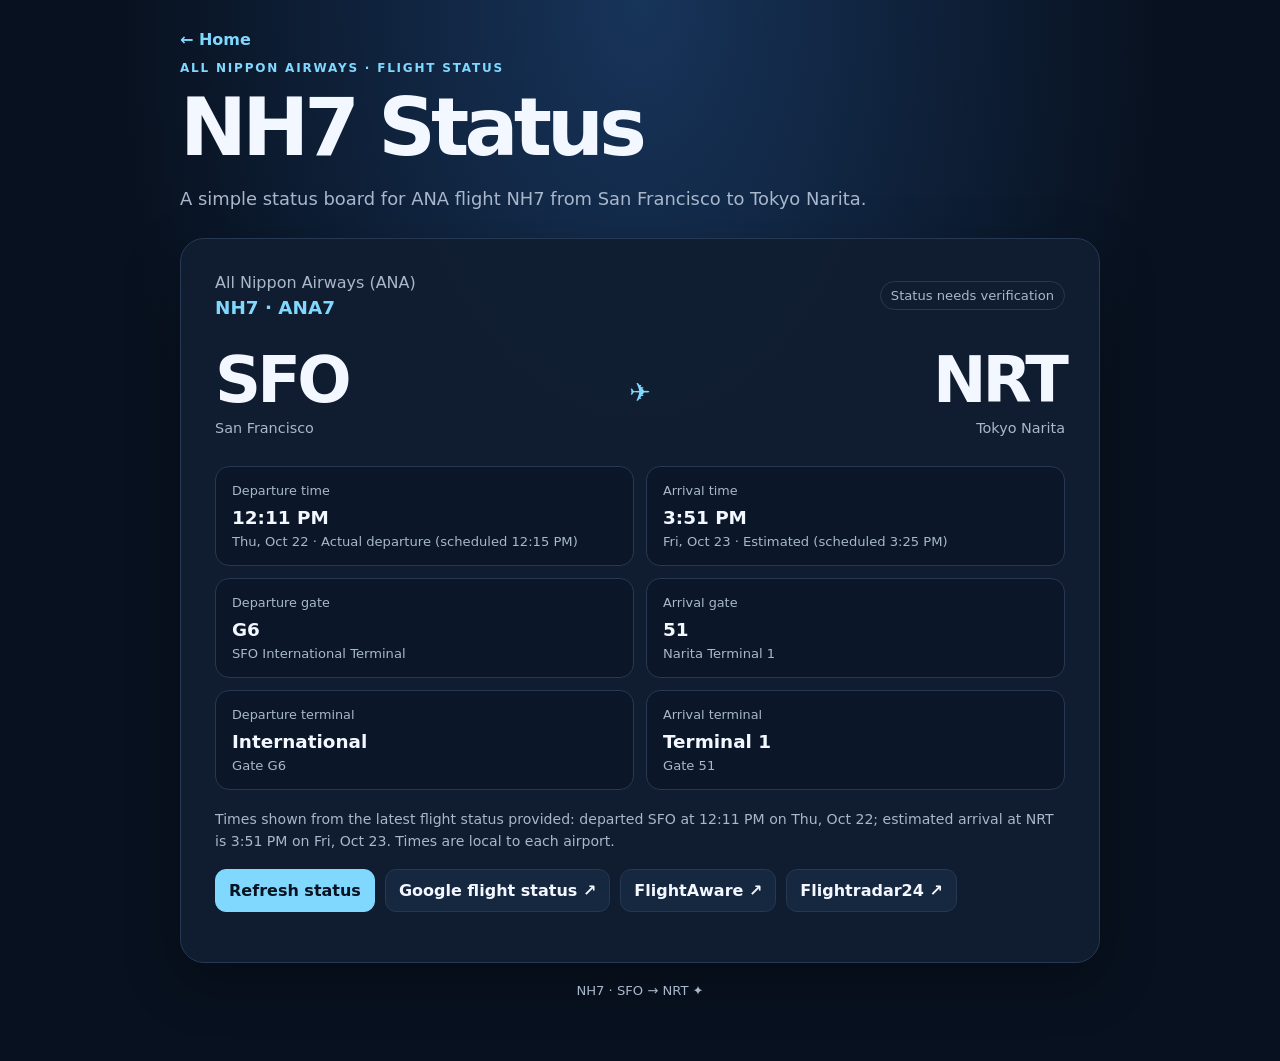
==== tracker.html @ c2bf53f1 "Update NH7 departure and arrival times" ====
<!doctype html>
<html lang="en">
<head>
<meta charset="utf-8">
<meta name="viewport" content="width=device-width,initial-scale=1">
<title>NH7 Flight Status · SFO → NRT</title>
<link rel="stylesheet" href="style.css"><link rel="icon" type="image/svg+xml" href="logo.svg">
<style>
.status-card{margin-top:24px;background:#111e31ed;border:1px solid var(--line);border-radius:24px;padding:clamp(20px,5vw,34px);box-shadow:0 18px 55px #0004}
.flight-heading{display:flex;justify-content:space-between;align-items:center;gap:14px;flex-wrap:wrap}
.airline{margin:0;color:var(--muted)}
.flight-number{font-size:1.15rem;font-weight:800;color:var(--accent);margin-top:5px}
.route{display:grid;grid-template-columns:1fr auto 1fr;align-items:center;gap:16px;margin:30px 0}
.airport-code{font-size:clamp(2.5rem,8vw,4rem);font-weight:850;letter-spacing:-.06em;line-height:1}
.airport-name{color:var(--muted);font-size:.9rem;margin-top:8px}
.airport-right{text-align:right}
.flight-arrow{font-size:1.6rem;color:var(--accent)}
.info-grid{display:grid;grid-template-columns:repeat(2,minmax(0,1fr));gap:12px}
.info{background:#0b1728;border:1px solid var(--line);border-radius:14px;padding:16px}
.info .label{font-size:.8rem;color:var(--muted);margin-bottom:9px}
.info .value{font-size:1.15rem;font-weight:800}
.info .sub{font-size:.82rem;color:var(--muted);margin-top:6px}
.note{margin-top:18px;color:var(--muted);font-size:.88rem;line-height:1.6}
@media(max-width:560px){.info-grid{grid-template-columns:1fr}.route{gap:9px}}
</style>
</head>
<body>
<main>
<a class="back" href="index.html">← Home</a>
<p class="eyebrow">All Nippon Airways · Flight status</p>
<h1>NH7 Status</h1>
<p class="lead">A simple status board for ANA flight NH7 from San Francisco to Tokyo Narita.</p>
<section class="status-card" aria-label="NH7 flight status">
<div class="flight-heading">
<div><p class="airline">All Nippon Airways (ANA)</p><div class="flight-number">NH7 · ANA7</div></div>
<span class="pill" id="status-pill">Status needs verification</span>
</div>
<div class="route">
<div><div class="airport-code">SFO</div><div class="airport-name">San Francisco</div></div>
<div class="flight-arrow" aria-hidden="true">✈️</div>
<div class="airport-right"><div class="airport-code">NRT</div><div class="airport-name">Tokyo Narita</div></div>
</div>
<div class="info-grid">
<div class="info"><div class="label">Departure time</div><div class="value" id="departure">12:11 PM</div><div class="sub">Thu, Oct 22 · Actual departure (scheduled 12:15 PM)</div></div>
<div class="info"><div class="label">Arrival time</div><div class="value" id="arrival">3:51 PM</div><div class="sub">Fri, Oct 23 · Estimated (scheduled 3:25 PM)</div></div>
<div class="info"><div class="label">Departure gate</div><div class="value" id="departure-gate">G6</div><div class="sub">SFO International Terminal</div></div>
<div class="info"><div class="label">Arrival gate</div><div class="value" id="arrival-gate">51</div><div class="sub">Narita Terminal 1</div></div>
<div class="info"><div class="label">Departure terminal</div><div class="value">International</div><div class="sub">Gate G6</div></div>
<div class="info"><div class="label">Arrival terminal</div><div class="value">Terminal 1</div><div class="sub">Gate 51</div></div>
</div>
<p class="note" id="last-checked">Times shown from the latest flight status provided: departed SFO at 12:11 PM on Thu, Oct 22; estimated arrival at NRT is 3:51 PM on Fri, Oct 23. Times are local to each airport.</p>
<div class="actions">
<button class="primary" id="refresh">Refresh status</button>
<a href="https://www.google.com/search?q=NH7+flight+status" target="_blank" rel="noopener">Google flight status ↗</a>
<a href="https://www.flightaware.com/live/flight/ANA7" target="_blank" rel="noopener">FlightAware ↗</a>
<a href="https://www.flightradar24.com/data/flights/nh7" target="_blank" rel="noopener">Flightradar24 ↗</a>
</div>
</section>
<p class="foot">NH7 · SFO → NRT ✦</p>
</main>
<script>
const checked=document.querySelector('#last-checked');
document.querySelector('#refresh').addEventListener('click',()=>{
  checked.textContent='Refresh requested at '+new Date().toLocaleString()+'. For current departure, arrival, and gate details, open Google flight status or one of the live tracking links above.';
  window.open('https://www.google.com/search?q=NH7+flight+status','_blank','noopener');
});
</script>
</body>
</html>
---- style.css ----
*{box-sizing:border-box} :root{color-scheme:dark;--bg:#08111f;--panel:#111e31;--line:#263852;--muted:#a8b7cc;--text:#f3f7ff;--accent:#80d8ff}
body{margin:0;min-height:100vh;font-family:system-ui,-apple-system,Segoe UI,sans-serif;color:var(--text);background:radial-gradient(ellipse at top,#17345a 0,var(--bg) 58%)}
main{width:min(920px,calc(100% - 32px));margin:auto;padding:30px 0 50px}.home{min-height:100vh;display:flex;flex-direction:column;justify-content:center}.eyebrow{color:var(--accent);text-transform:uppercase;letter-spacing:.15em;font-size:.75rem;font-weight:800}.back{color:var(--accent);text-decoration:none;font-weight:700}
h1{font-size:clamp(2.8rem,9vw,5rem);line-height:.98;letter-spacing:-.06em;margin:14px 0}.lead{color:var(--muted);font-size:1.12rem;line-height:1.6}.panel{margin-top:22px;background:#111e31ed;border:1px solid var(--line);border-radius:24px;padding:clamp(18px,4vw,30px);box-shadow:0 18px 55px #0004}
.route{display:grid;grid-template-columns:1fr auto 1fr;align-items:center;gap:12px}.route strong{display:block;font-size:clamp(2.7rem,9vw,4.4rem);letter-spacing:-.06em;line-height:1}.route small{display:block;color:var(--muted);margin-top:8px}.right{text-align:right}.plane{font-size:1.7rem;color:var(--accent)}.button{display:inline-flex;gap:14px;align-items:center;margin-top:24px;background:var(--accent);color:#071321;padding:13px 17px;border-radius:12px;text-decoration:none;font-weight:800}.muted,.hint{color:var(--muted);font-size:.9rem;line-height:1.6}.grid{display:grid;grid-template-columns:repeat(3,1fr);gap:12px;margin:18px 0}.stat{background:#0b1728;border:1px solid var(--line);border-radius:14px;padding:14px}.label{font-size:.8rem;color:var(--muted);margin-bottom:7px}.value{font-size:1.05rem;font-weight:750;overflow-wrap:anywhere}.statusline{display:flex;gap:10px;align-items:center;flex-wrap:wrap;margin-top:18px}.pill{border:1px solid var(--line);border-radius:999px;padding:6px 10px;color:var(--muted);font-size:.82rem}.actions{display:flex;gap:10px;flex-wrap:wrap;margin:16px 0}.actions a,.actions button{display:inline-flex;background:#162740;color:var(--text);border:1px solid var(--line);border-radius:11px;padding:11px 13px;text-decoration:none;font:inherit;font-weight:700;cursor:pointer}.actions .primary{background:var(--accent);color:#071321;border-color:var(--accent)}#map{height:390px;min-height:260px;border:1px solid var(--line);border-radius:16px;overflow:hidden;background:#0b1728}.map-placeholder{height:100%;min-height:260px;display:grid;place-items:center;padding:20px;text-align:center;color:var(--muted)}.error{color:#ffd6a5}.foot{text-align:center;color:var(--muted);font-size:.82rem;margin-top:20px}
@media(max-width:650px){.grid{grid-template-columns:1fr}.route{gap:8px}#map{height:330px}}
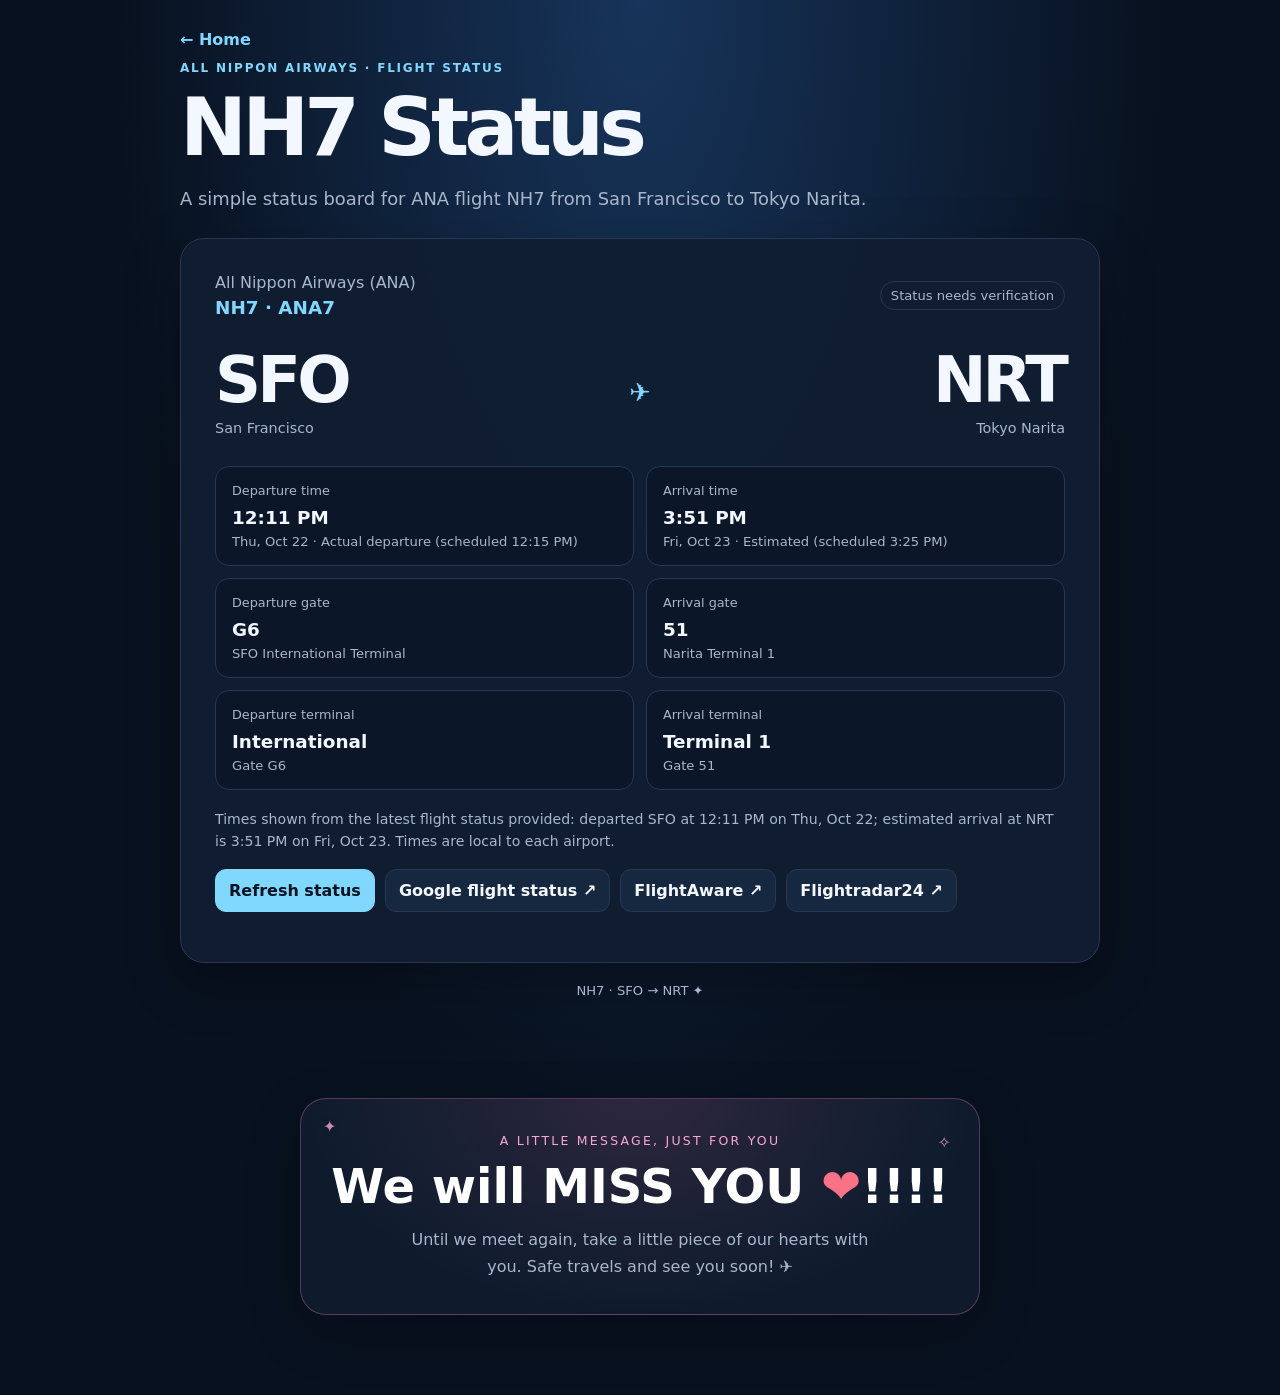
==== commit 8a5d74cd: "Add hidden heartwarming farewell surprise" ====
--- a/tracker.html
+++ b/tracker.html
@@ -22,6 +22,16 @@
 .info .sub{font-size:.82rem;color:var(--muted);margin-top:6px}
 .note{margin-top:18px;color:var(--muted);font-size:.88rem;line-height:1.6}
 @media(max-width:560px){.info-grid{grid-template-columns:1fr}.route{gap:9px}}
+
+/* Hidden farewell surprise */
+.farewell{margin:100px auto 30px;max-width:680px;padding:34px 22px;text-align:center;border:1px solid #f472b655;border-radius:26px;background:radial-gradient(ellipse at top,#f472b622,transparent 70%),#111e31cc;box-shadow:0 18px 55px #0003;position:relative;overflow:hidden}
+.farewell .tiny{font-size:.78rem;letter-spacing:.18em;text-transform:uppercase;color:#f9a8d4}
+.farewell h2{margin:12px 0;font-size:clamp(1.8rem,6vw,3rem);line-height:1.12;color:#fff}
+.farewell .heart{display:inline-block;color:#fb7185;animation:heart-beat 1.5s ease-in-out infinite}
+.farewell p{max-width:480px;margin:12px auto 0;color:var(--muted);line-height:1.7}
+.farewell .sparkle{position:absolute;color:#f9a8d4;opacity:.8}
+@keyframes heart-beat{0%,100%{transform:scale(1)}50%{transform:scale(1.18)}}
+@media(prefers-reduced-motion:reduce){.farewell .heart{animation:none}}
 </style>
 </head>
 <body>
@@ -57,6 +67,15 @@
 </div>
 </section>
 <p class="foot">NH7 · SFO → NRT ✦</p>
+
+<section class="farewell" aria-label="A little farewell message">
+<span class="sparkle" style="top:18px;left:22px" aria-hidden="true">✦</span>
+<span class="sparkle" style="top:34px;right:28px" aria-hidden="true">✧</span>
+<div class="tiny">A little message, just for you</div>
+<h2>We will MISS YOU <span class="heart">❤️</span>!!!!</h2>
+<p>Until we meet again, take a little piece of our hearts with you. Safe travels and see you soon! ✈️</p>
+</section>
+
 </main>
 <script>
 const checked=document.querySelector('#last-checked');
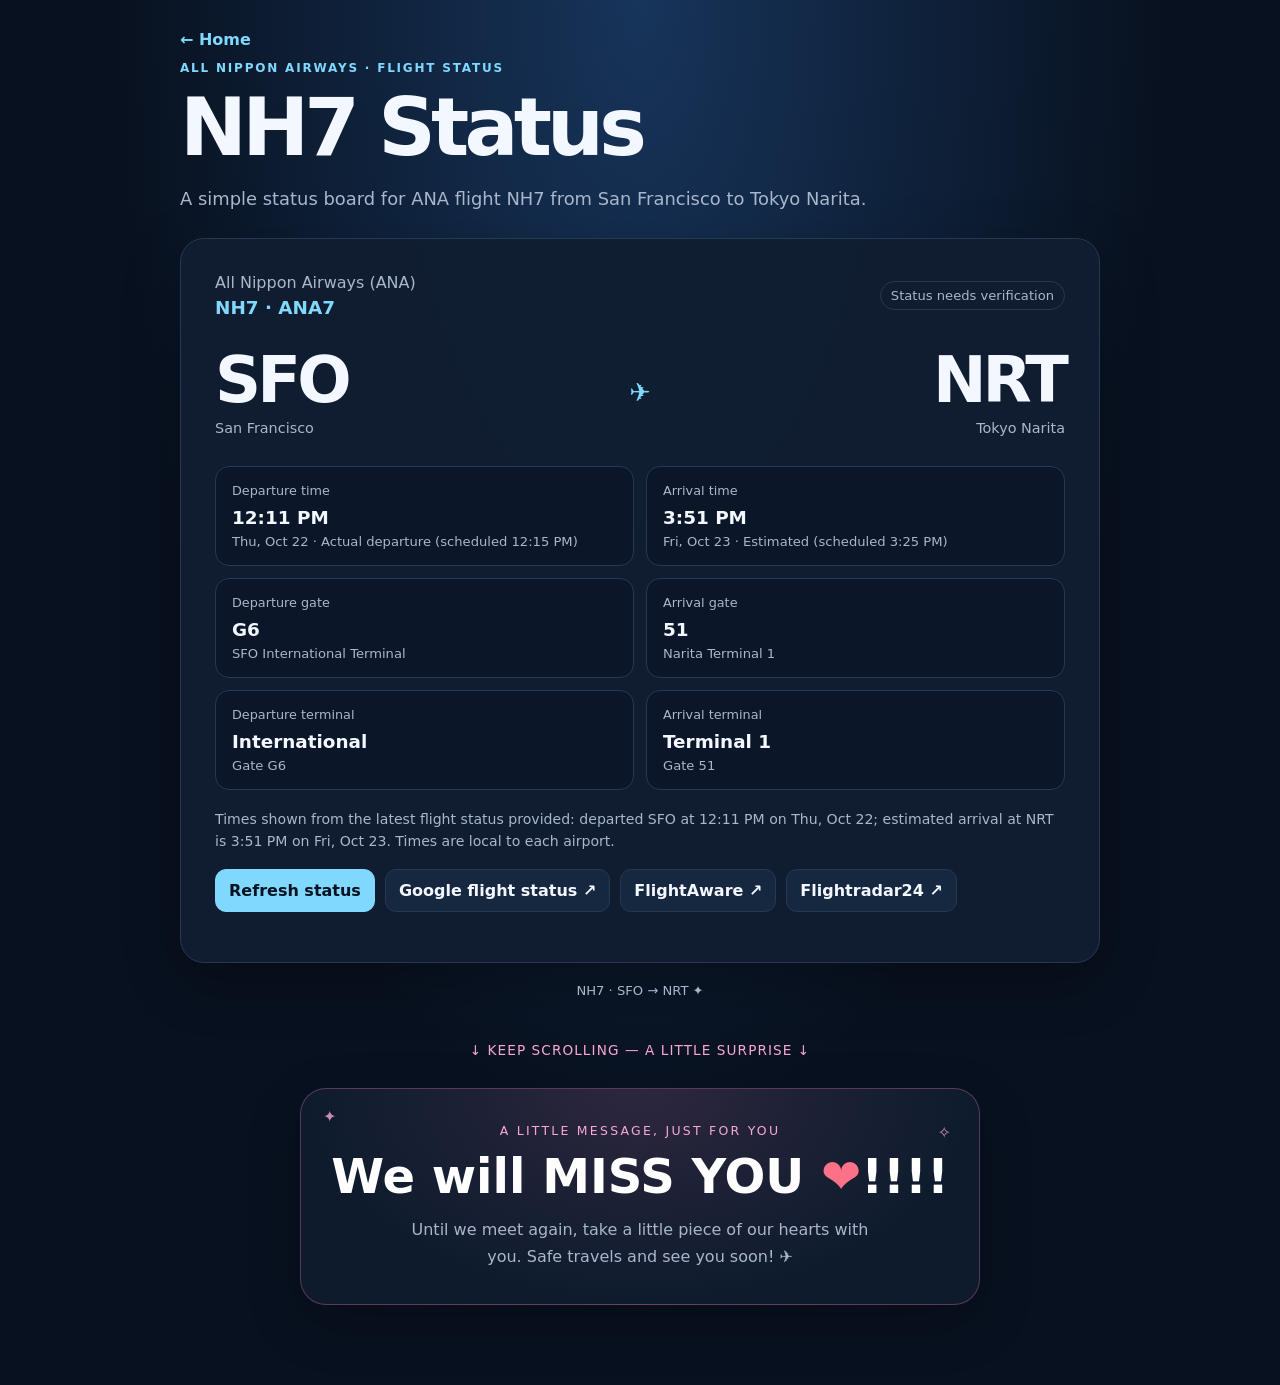
==== commit 1b9a67d6: "Make farewell surprise easier to discover" ====
--- a/tracker.html
+++ b/tracker.html
@@ -67,6 +67,7 @@
 </div>
 </section>
 <p class="foot">NH7 · SFO → NRT ✦</p>
+<p style="text-align:center;color:#f9a8d4;margin:44px 0 -70px;font-size:.85rem;letter-spacing:.08em">↓ KEEP SCROLLING — A LITTLE SURPRISE ↓</p>
 
 <section class="farewell" aria-label="A little farewell message">
 <span class="sparkle" style="top:18px;left:22px" aria-hidden="true">✦</span>
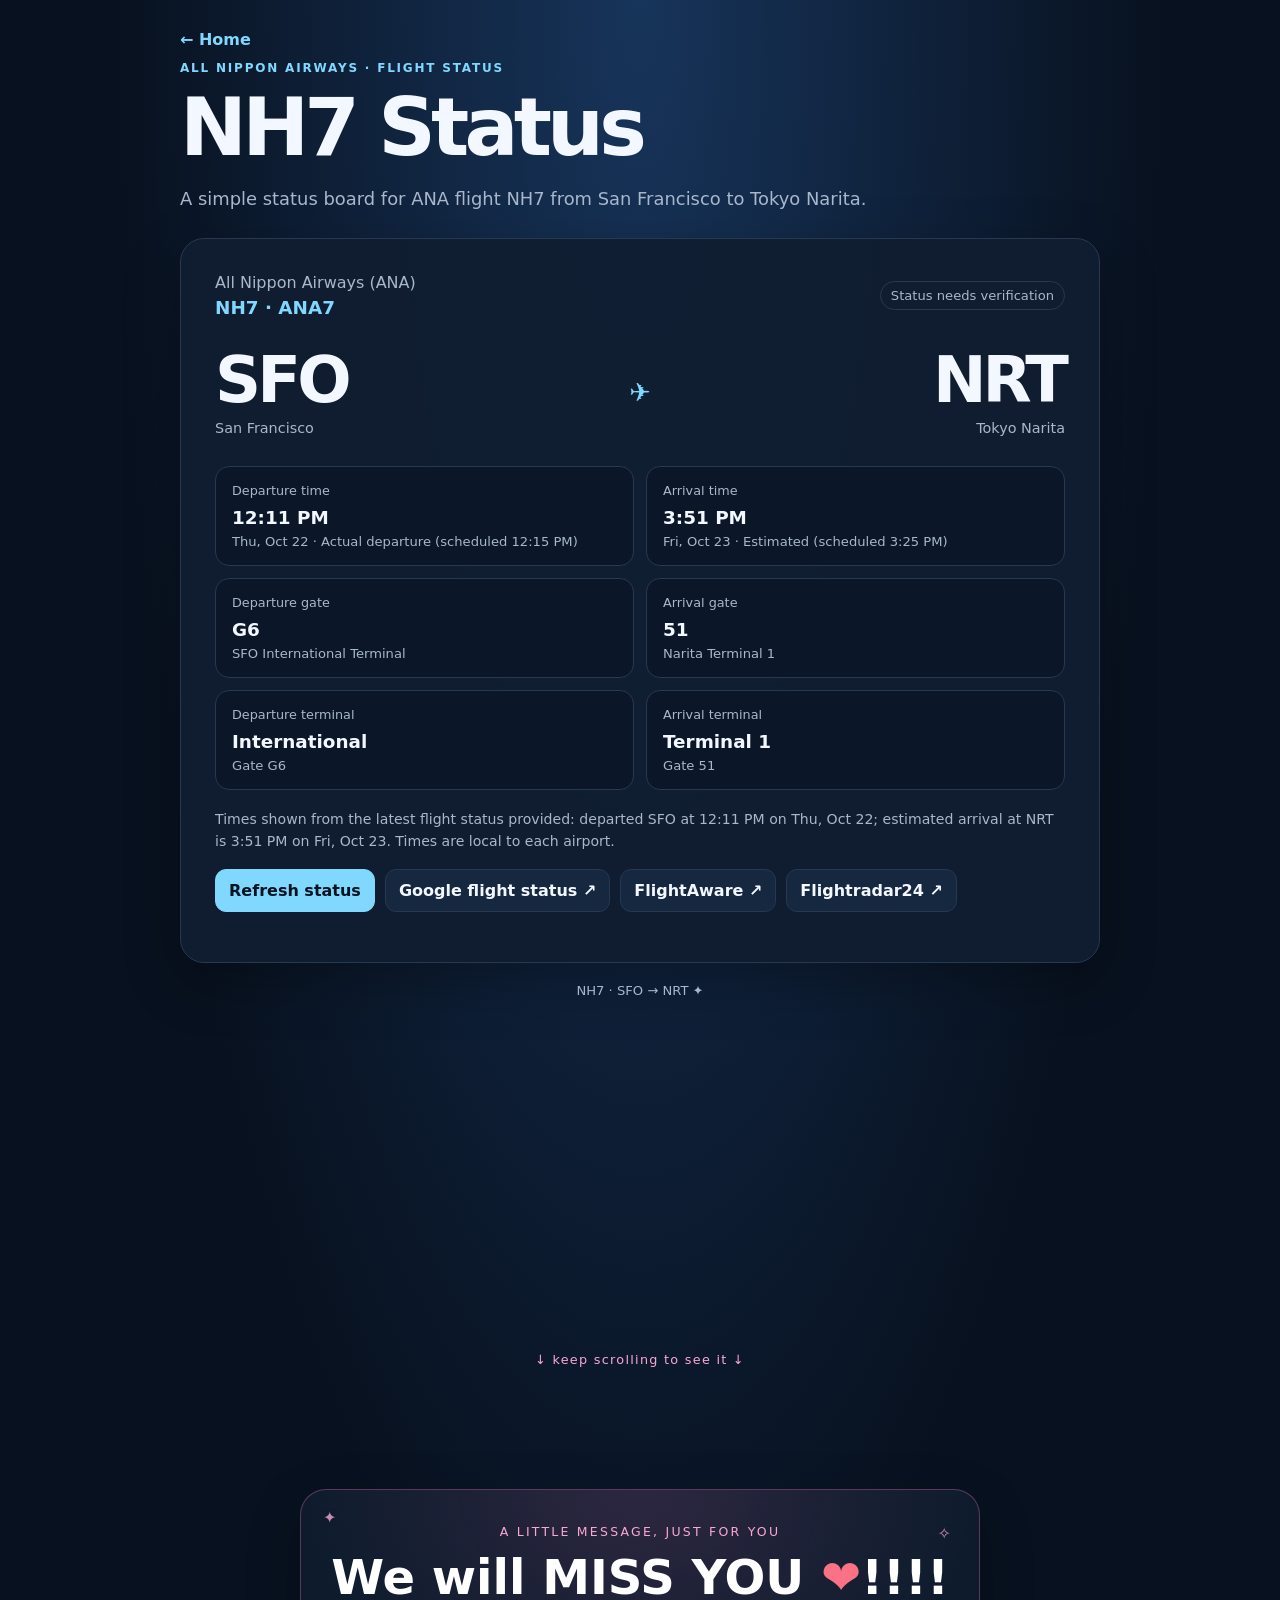
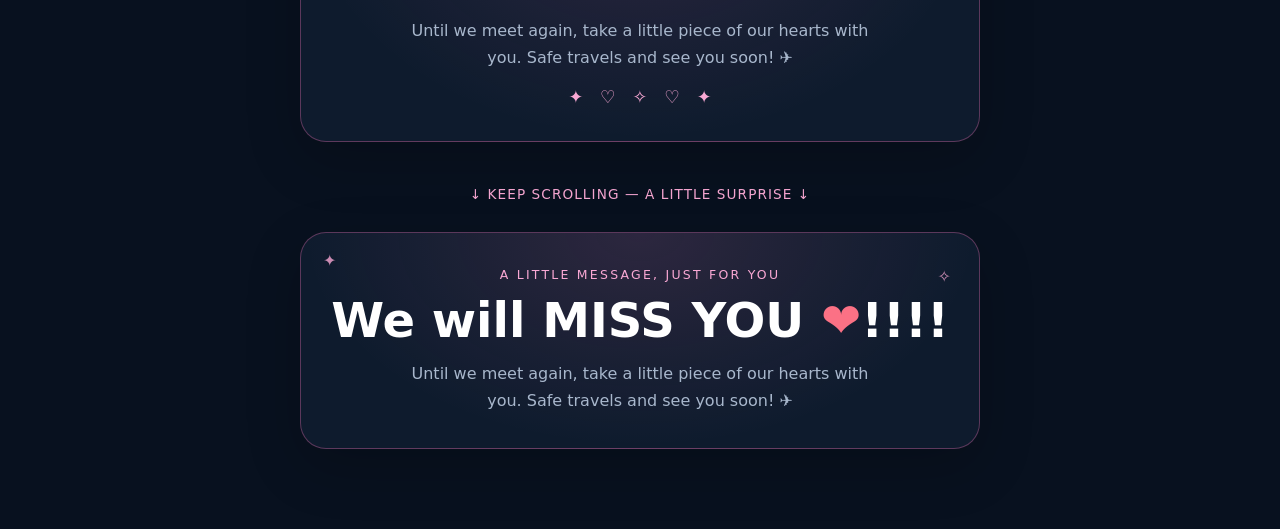
==== commit eedd94e9: "Add scroll-reveal farewell to flight tracker page" ====
--- a/tracker.html
+++ b/tracker.html
@@ -67,6 +67,17 @@
 </div>
 </section>
 <p class="foot">NH7 · SFO → NRT ✦</p>
+
+<div style="height:42vh;min-height:260px;display:flex;align-items:flex-end;justify-content:center;padding-bottom:22px;box-sizing:border-box;color:#f9a8d4;font-size:.8rem;letter-spacing:.1em;text-align:center">↓ keep scrolling to see it ↓</div>
+<section class="farewell" aria-label="A little farewell message">
+<span class="sparkle" style="top:18px;left:22px" aria-hidden="true">✦</span>
+<span class="sparkle" style="top:34px;right:28px" aria-hidden="true">✧</span>
+<div class="tiny">A little message, just for you</div>
+<h2>We will MISS YOU <span class="heart">❤️</span>!!!!</h2>
+<p>Until we meet again, take a little piece of our hearts with you. Safe travels and see you soon! ✈️</p>
+<div style="margin-top:16px;color:#f9a8d4;font-size:1.1rem">✦ &nbsp; ♡ &nbsp; ✧ &nbsp; ♡ &nbsp; ✦</div>
+</section>
+
 <p style="text-align:center;color:#f9a8d4;margin:44px 0 -70px;font-size:.85rem;letter-spacing:.08em">↓ KEEP SCROLLING — A LITTLE SURPRISE ↓</p>
 
 <section class="farewell" aria-label="A little farewell message">
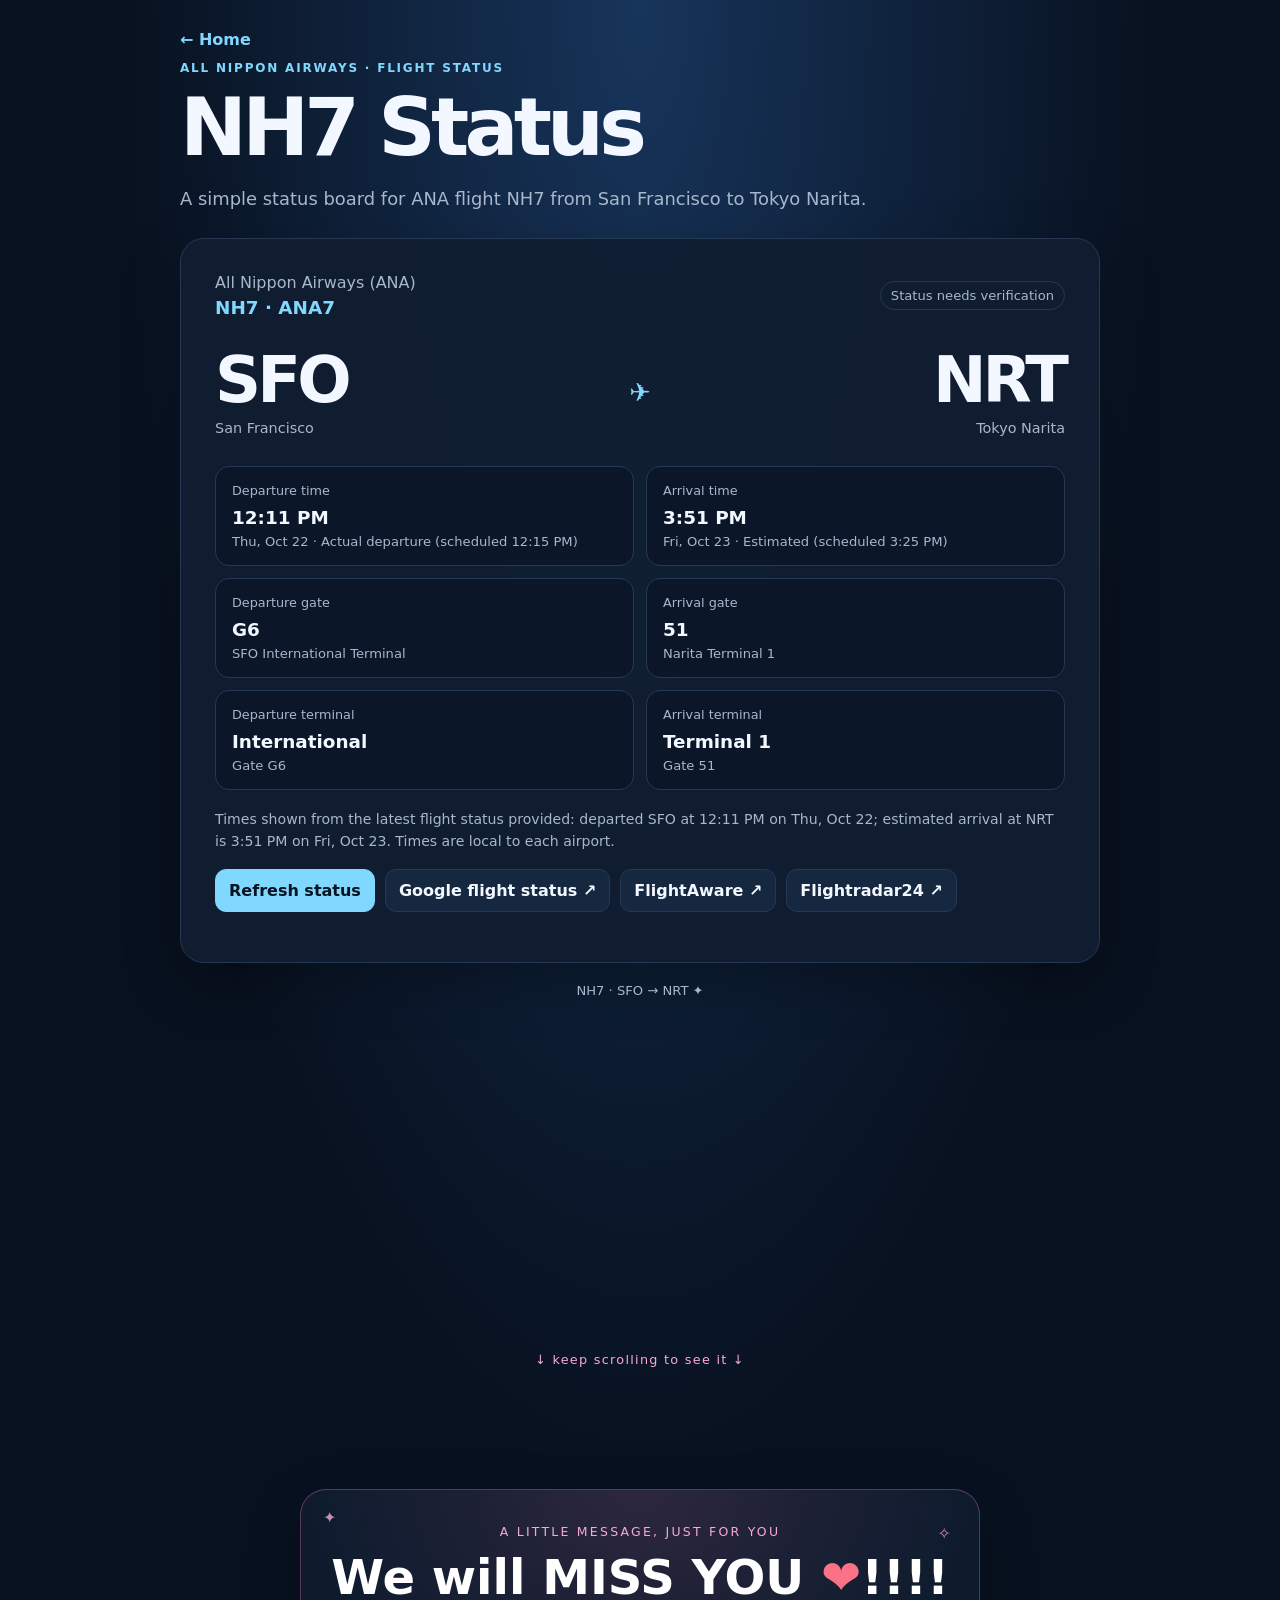
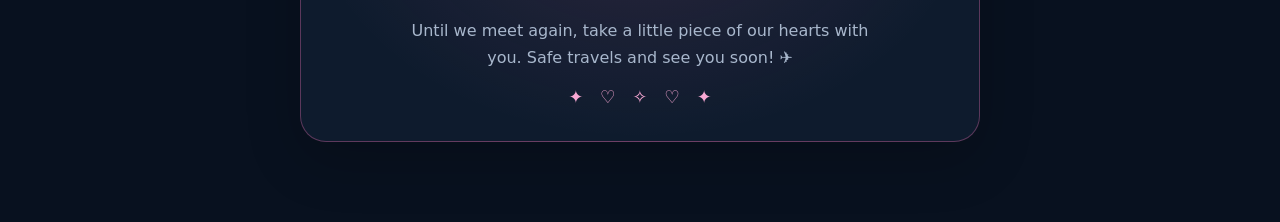
==== commit 99086cd4: "Remove duplicate farewell message from tracker" ====
--- a/tracker.html
+++ b/tracker.html
@@ -78,16 +78,6 @@
 <div style="margin-top:16px;color:#f9a8d4;font-size:1.1rem">✦ &nbsp; ♡ &nbsp; ✧ &nbsp; ♡ &nbsp; ✦</div>
 </section>
 
-<p style="text-align:center;color:#f9a8d4;margin:44px 0 -70px;font-size:.85rem;letter-spacing:.08em">↓ KEEP SCROLLING — A LITTLE SURPRISE ↓</p>
-
-<section class="farewell" aria-label="A little farewell message">
-<span class="sparkle" style="top:18px;left:22px" aria-hidden="true">✦</span>
-<span class="sparkle" style="top:34px;right:28px" aria-hidden="true">✧</span>
-<div class="tiny">A little message, just for you</div>
-<h2>We will MISS YOU <span class="heart">❤️</span>!!!!</h2>
-<p>Until we meet again, take a little piece of our hearts with you. Safe travels and see you soon! ✈️</p>
-</section>
-
 </main>
 <script>
 const checked=document.querySelector('#last-checked');
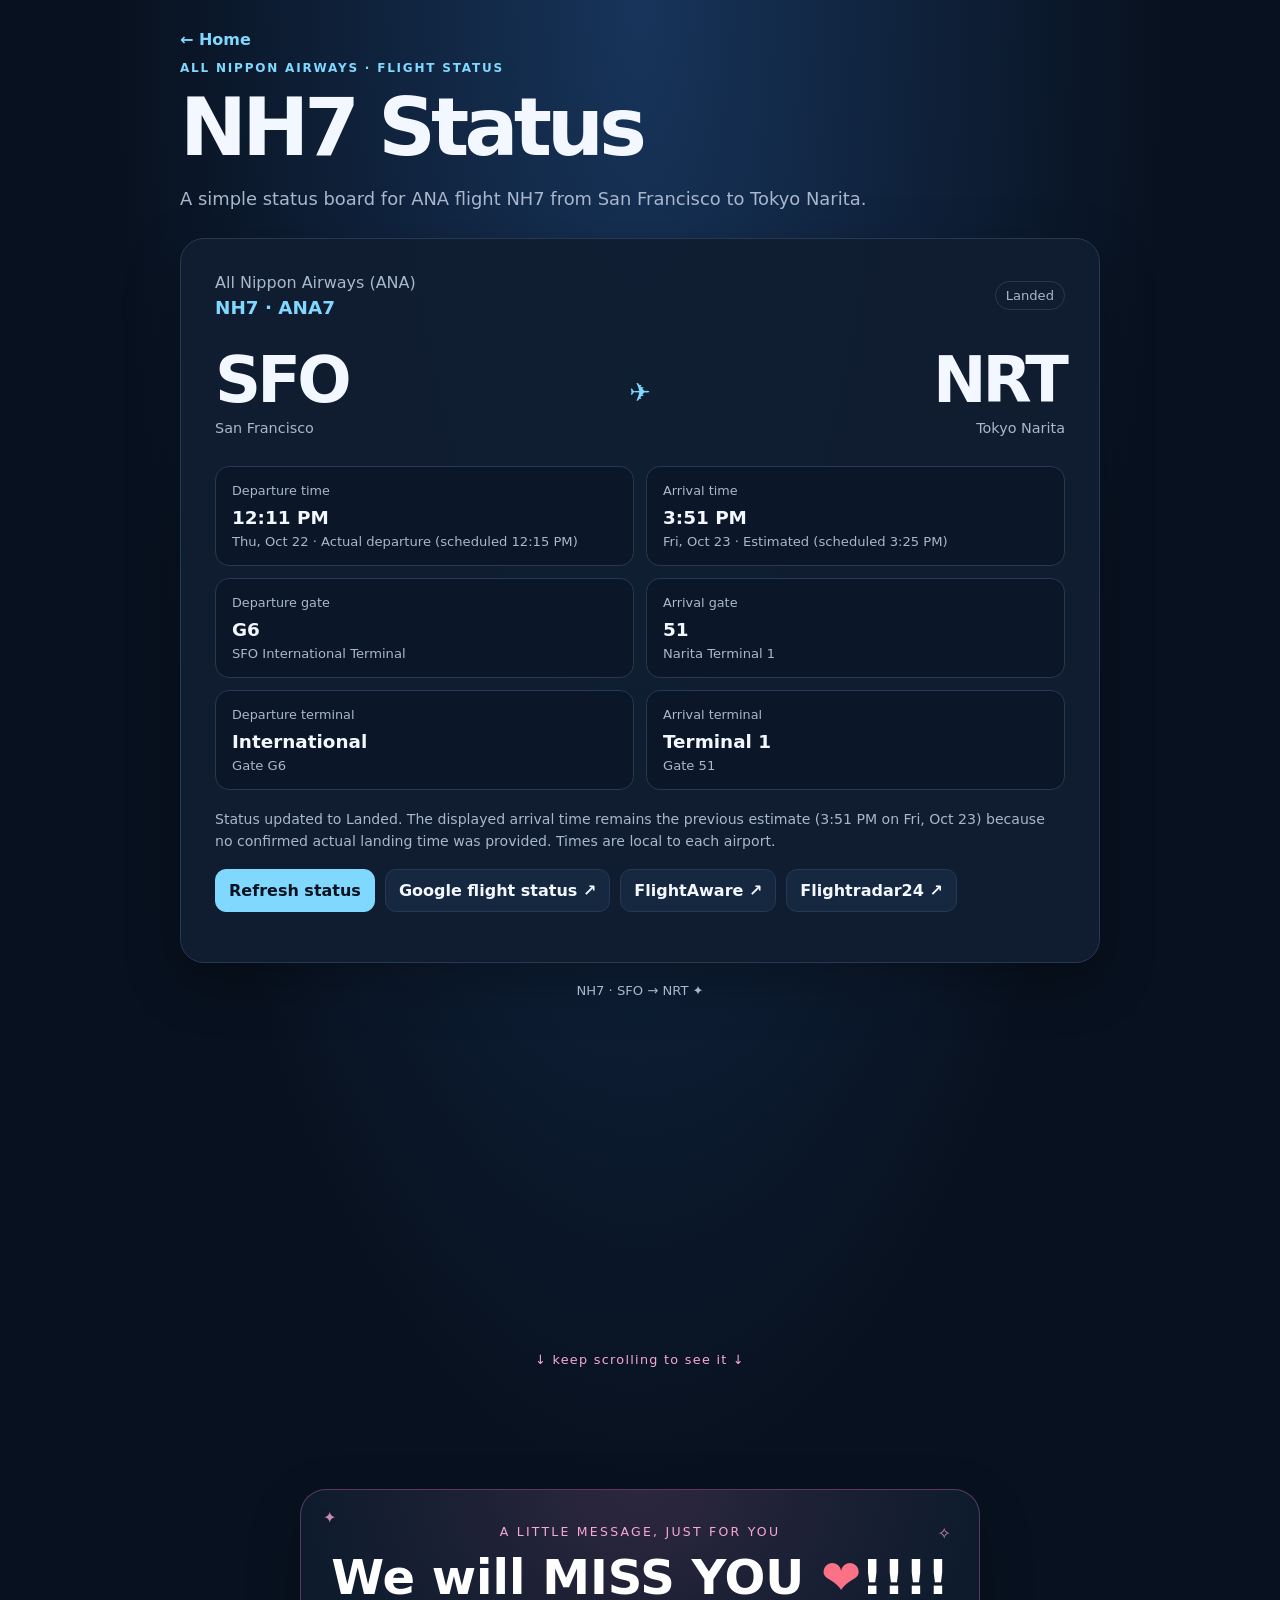
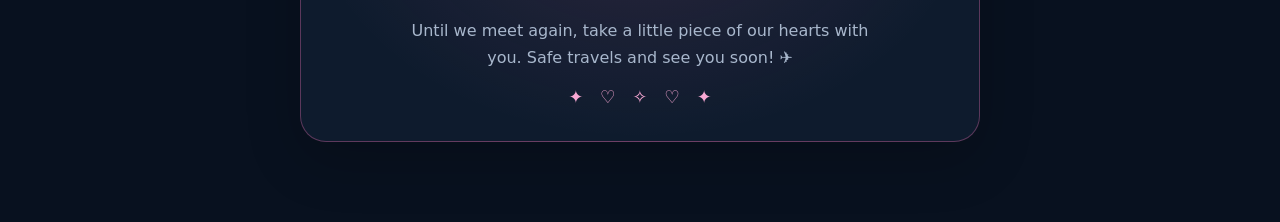
==== commit c299aa89: "Mark NH7 flight status as landed" ====
--- a/tracker.html
+++ b/tracker.html
@@ -43,7 +43,7 @@
 <section class="status-card" aria-label="NH7 flight status">
 <div class="flight-heading">
 <div><p class="airline">All Nippon Airways (ANA)</p><div class="flight-number">NH7 · ANA7</div></div>
-<span class="pill" id="status-pill">Status needs verification</span>
+<span class="pill" id="status-pill">Landed</span>
 </div>
 <div class="route">
 <div><div class="airport-code">SFO</div><div class="airport-name">San Francisco</div></div>
@@ -58,7 +58,7 @@
 <div class="info"><div class="label">Departure terminal</div><div class="value">International</div><div class="sub">Gate G6</div></div>
 <div class="info"><div class="label">Arrival terminal</div><div class="value">Terminal 1</div><div class="sub">Gate 51</div></div>
 </div>
-<p class="note" id="last-checked">Times shown from the latest flight status provided: departed SFO at 12:11 PM on Thu, Oct 22; estimated arrival at NRT is 3:51 PM on Fri, Oct 23. Times are local to each airport.</p>
+<p class="note" id="last-checked">Status updated to Landed. The displayed arrival time remains the previous estimate (3:51 PM on Fri, Oct 23) because no confirmed actual landing time was provided. Times are local to each airport.</p>
 <div class="actions">
 <button class="primary" id="refresh">Refresh status</button>
 <a href="https://www.google.com/search?q=NH7+flight+status" target="_blank" rel="noopener">Google flight status ↗</a>
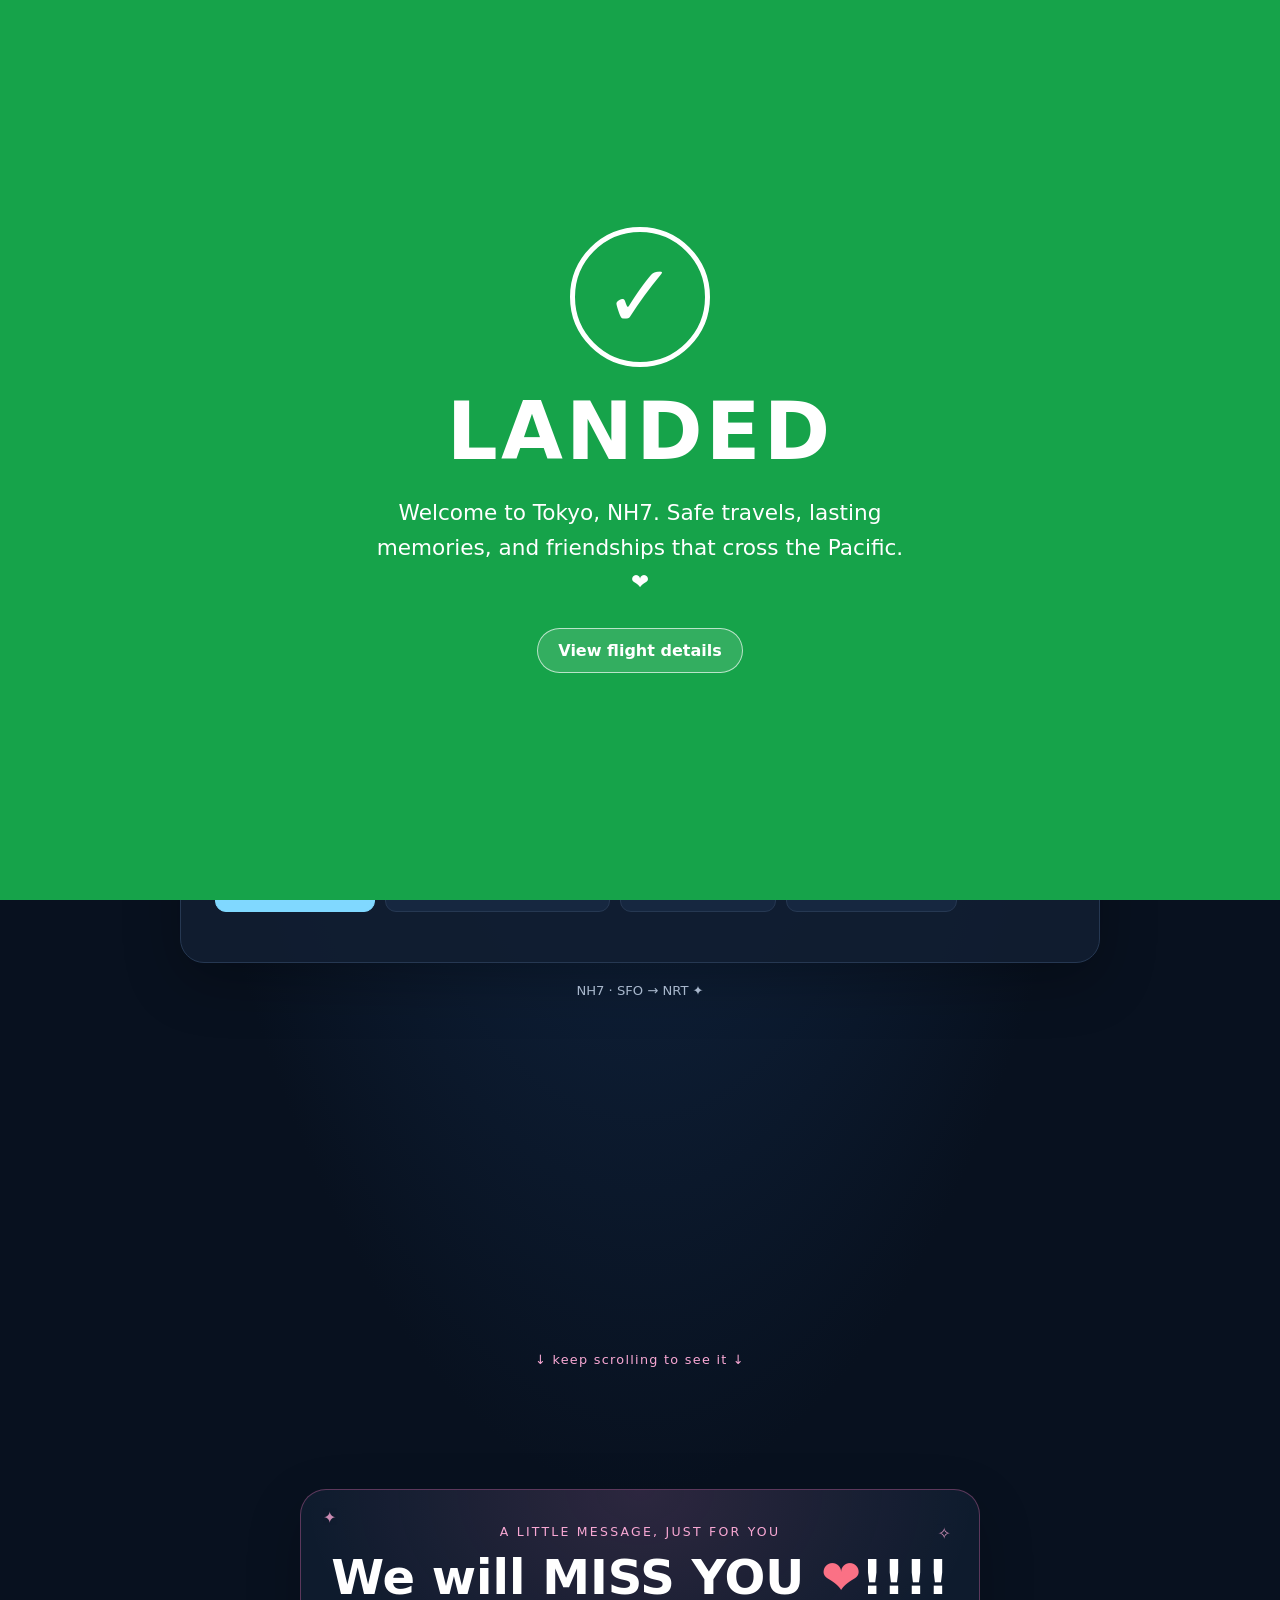
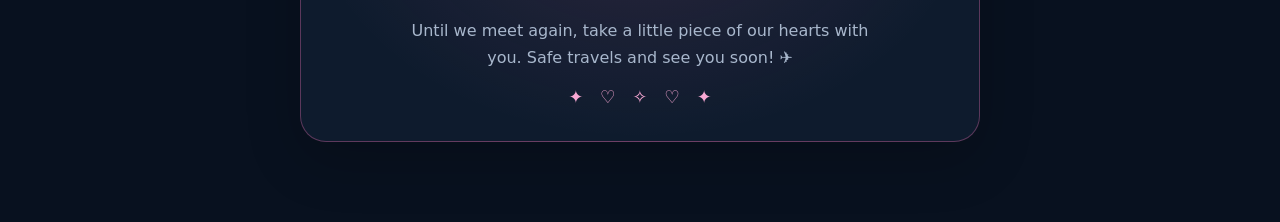
==== commit 01f47479: "Add green landed confirmation transition" ====
--- a/tracker.html
+++ b/tracker.html
@@ -23,6 +23,16 @@
 .note{margin-top:18px;color:var(--muted);font-size:.88rem;line-height:1.6}
 @media(max-width:560px){.info-grid{grid-template-columns:1fr}.route{gap:9px}}
 
+/* Landed confirmation transition */
+.landed-overlay{position:fixed;inset:0;z-index:9999;display:flex;flex-direction:column;align-items:center;justify-content:center;gap:18px;background:#16a34a;color:#fff;opacity:0;visibility:hidden;pointer-events:none;transform:scale(1.04);transition:opacity .55s ease,transform .65s ease,visibility .55s; text-align:center;padding:24px;box-sizing:border-box}
+.landed-overlay.show{opacity:1;visibility:visible;transform:scale(1);pointer-events:auto}
+.landed-check{width:clamp(88px,18vw,140px);height:clamp(88px,18vw,140px);border:5px solid #fff;border-radius:50%;display:grid;place-items:center;font-size:clamp(3.5rem,10vw,5.5rem);font-weight:800;line-height:1;animation:landed-pop .65s cubic-bezier(.2,.8,.2,1) both}
+.landed-title{font-size:clamp(2.5rem,8vw,5rem);font-weight:900;letter-spacing:.04em;margin:0}
+.landed-subtitle{font-size:clamp(1rem,3vw,1.35rem);margin:0;max-width:34rem;line-height:1.6}
+.landed-dismiss{margin-top:10px;border:1px solid #ffffffa8;background:#ffffff20;color:#fff;padding:12px 20px;border-radius:999px;font:inherit;font-weight:700;cursor:pointer}
+@keyframes landed-pop{0%{transform:scale(.3);opacity:0}70%{transform:scale(1.12);opacity:1}100%{transform:scale(1)}}
+@media(prefers-reduced-motion:reduce){.landed-overlay,.landed-check{transition:none;animation:none}}
+
 /* Hidden farewell surprise */
 .farewell{margin:100px auto 30px;max-width:680px;padding:34px 22px;text-align:center;border:1px solid #f472b655;border-radius:26px;background:radial-gradient(ellipse at top,#f472b622,transparent 70%),#111e31cc;box-shadow:0 18px 55px #0003;position:relative;overflow:hidden}
 .farewell .tiny{font-size:.78rem;letter-spacing:.18em;text-transform:uppercase;color:#f9a8d4}
@@ -35,6 +45,12 @@
 </style>
 </head>
 <body>
+<div class="landed-overlay" id="landed-overlay" role="status" aria-live="polite" aria-hidden="true">
+  <div class="landed-check" aria-hidden="true">✓</div>
+  <h2 class="landed-title">LANDED</h2>
+  <p class="landed-subtitle">Welcome to Tokyo, NH7. Safe travels, lasting memories, and friendships that cross the Pacific. ❤️</p>
+  <button class="landed-dismiss" id="landed-dismiss" type="button">View flight details</button>
+</div>
 <main>
 <a class="back" href="index.html">← Home</a>
 <p class="eyebrow">All Nippon Airways · Flight status</p>
@@ -80,6 +96,19 @@
 
 </main>
 <script>
+const landedOverlay=document.querySelector('#landed-overlay');
+const landedDismiss=document.querySelector('#landed-dismiss');
+function showLandedTransition(){
+  landedOverlay.classList.add('show');
+  landedOverlay.setAttribute('aria-hidden','false');
+}
+landedDismiss.addEventListener('click',()=>{
+  landedOverlay.classList.remove('show');
+  landedOverlay.setAttribute('aria-hidden','true');
+});
+if(document.querySelector('#status-pill')?.textContent.trim().toLowerCase()==='landed'){
+  window.addEventListener('load',()=>window.setTimeout(showLandedTransition,250));
+}
 const checked=document.querySelector('#last-checked');
 document.querySelector('#refresh').addEventListener('click',()=>{
   checked.textContent='Refresh requested at '+new Date().toLocaleString()+'. For current departure, arrival, and gate details, open Google flight status or one of the live tracking links above.';
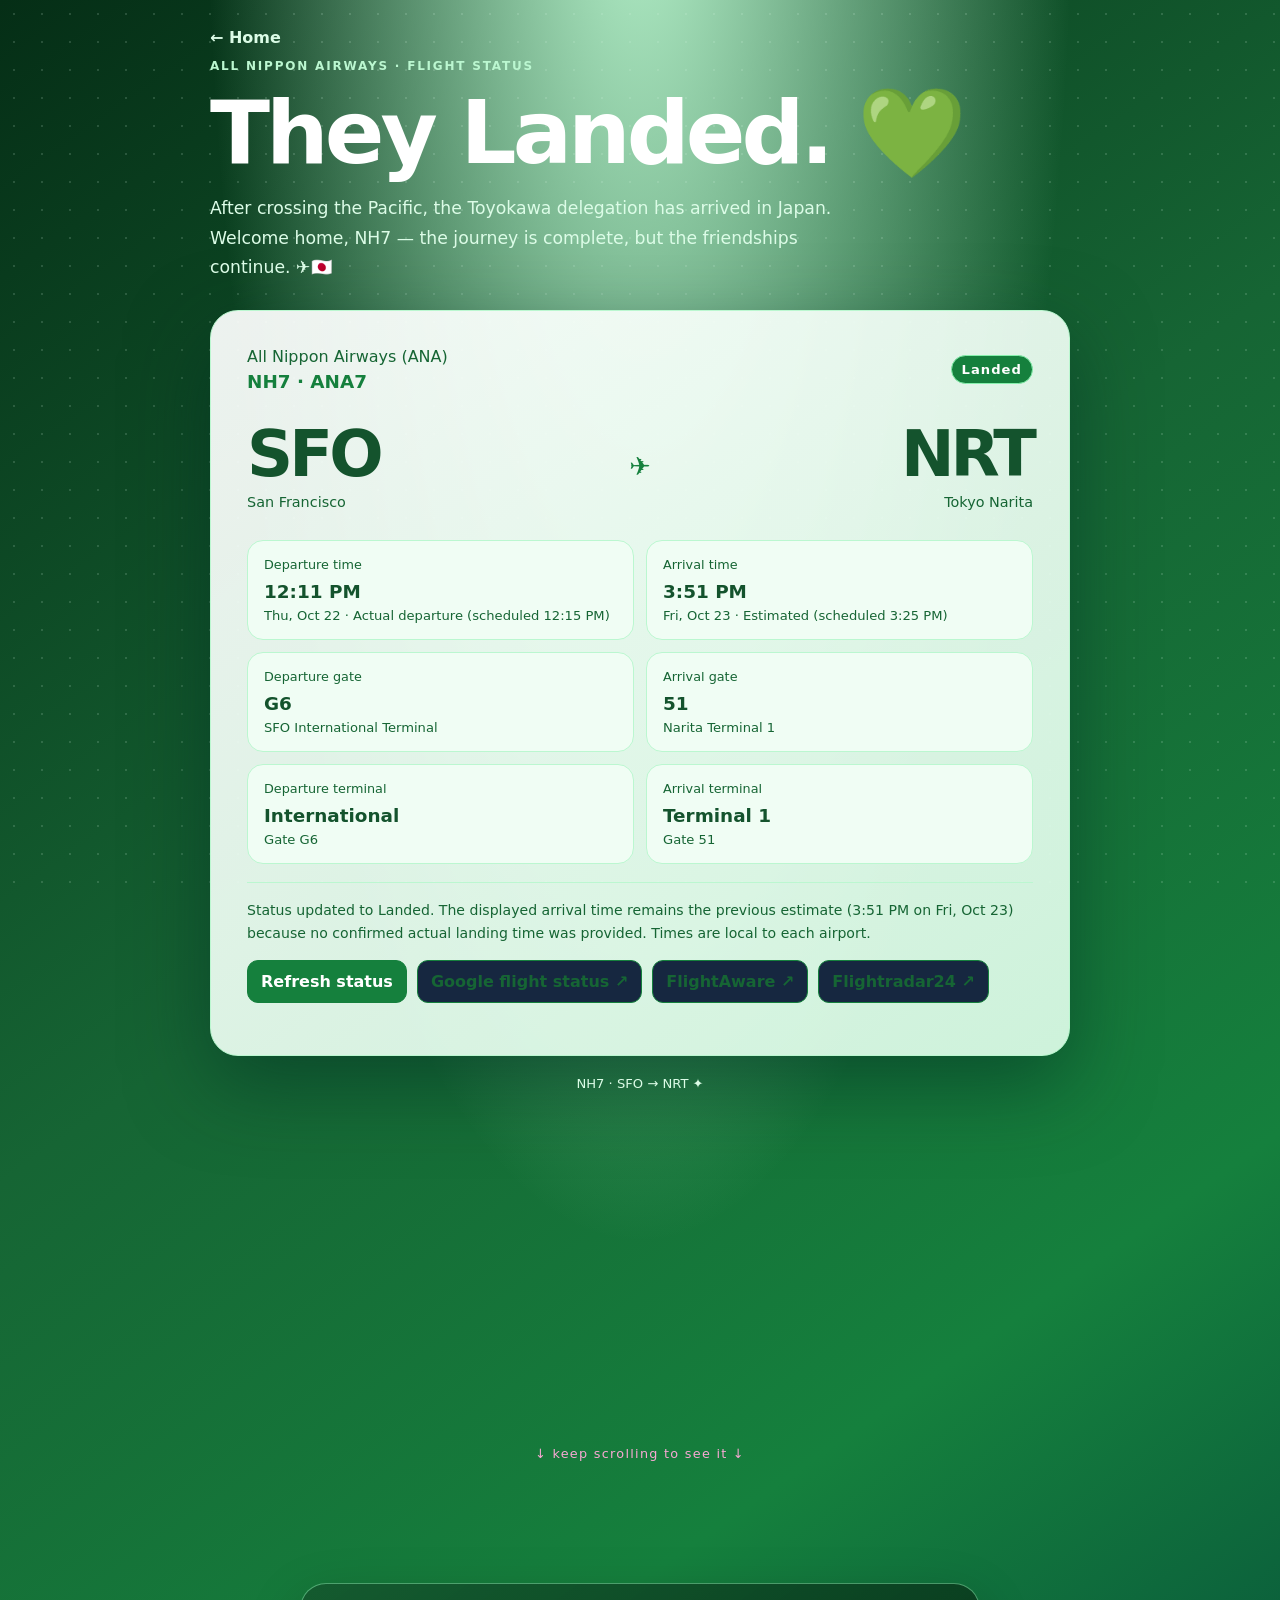
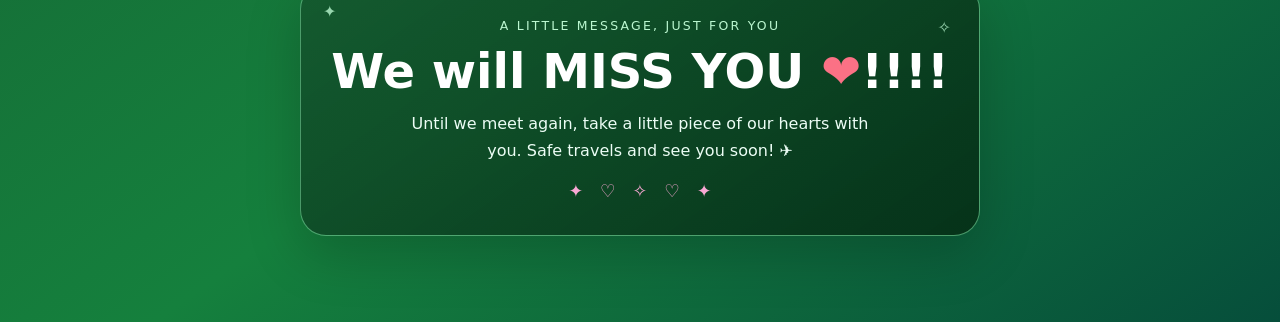
==== commit aadd8cb5: "Restyle tracker as full-page green landed celebration" ====
--- a/tracker.html
+++ b/tracker.html
@@ -23,16 +23,32 @@
 .note{margin-top:18px;color:var(--muted);font-size:.88rem;line-height:1.6}
 @media(max-width:560px){.info-grid{grid-template-columns:1fr}.route{gap:9px}}
 
-/* Landed confirmation transition */
-.landed-overlay{position:fixed;inset:0;z-index:9999;display:flex;flex-direction:column;align-items:center;justify-content:center;gap:18px;background:#16a34a;color:#fff;opacity:0;visibility:hidden;pointer-events:none;transform:scale(1.04);transition:opacity .55s ease,transform .65s ease,visibility .55s; text-align:center;padding:24px;box-sizing:border-box}
-.landed-overlay.show{opacity:1;visibility:visible;transform:scale(1);pointer-events:auto}
-.landed-check{width:clamp(88px,18vw,140px);height:clamp(88px,18vw,140px);border:5px solid #fff;border-radius:50%;display:grid;place-items:center;font-size:clamp(3.5rem,10vw,5.5rem);font-weight:800;line-height:1;animation:landed-pop .65s cubic-bezier(.2,.8,.2,1) both}
-.landed-title{font-size:clamp(2.5rem,8vw,5rem);font-weight:900;letter-spacing:.04em;margin:0}
-.landed-subtitle{font-size:clamp(1rem,3vw,1.35rem);margin:0;max-width:34rem;line-height:1.6}
-.landed-dismiss{margin-top:10px;border:1px solid #ffffffa8;background:#ffffff20;color:#fff;padding:12px 20px;border-radius:999px;font:inherit;font-weight:700;cursor:pointer}
-@keyframes landed-pop{0%{transform:scale(.3);opacity:0}70%{transform:scale(1.12);opacity:1}100%{transform:scale(1)}}
-@media(prefers-reduced-motion:reduce){.landed-overlay,.landed-check{transition:none;animation:none}}
-
+/* Full-page landed celebration theme */
+body{min-height:100vh;background:radial-gradient(ellipse at 50% -10%,#bbf7d0 0%,transparent 48%),linear-gradient(145deg,#052e16 0%,#166534 42%,#15803d 72%,#064e3b 100%)!important;color:#f0fdf4}
+body::before{content:"";position:fixed;inset:0;pointer-events:none;opacity:.16;background-image:radial-gradient(#dcfce7 1px,transparent 1px);background-size:28px 28px}
+main{position:relative;z-index:1;max-width:900px;margin:0 auto;padding:28px 20px 56px}
+.back{color:#dcfce7!important}
+.eyebrow{color:#bbf7d0!important}
+h1{color:#fff!important;font-size:clamp(2.8rem,8vw,5.5rem)!important;letter-spacing:-.045em;line-height:1;margin:16px 0}
+.lead{color:#dcfce7!important;font-size:1.08rem;line-height:1.7;max-width:650px}
+.status-card{margin-top:28px;background:linear-gradient(145deg,#ffffffed,#dcfce7ed)!important;border:1px solid #bbf7d0!important;border-radius:28px;padding:clamp(20px,5vw,36px);box-shadow:0 28px 80px #022c2280!important;color:#14532d}
+.airline,.airport-name,.info .label,.info .sub,.note{color:#166534!important}
+.flight-number,.flight-arrow{color:#15803d!important}
+.airport-code{color:#14532d}
+.info{background:#f0fdf4!important;border:1px solid #bbf7d0!important;border-radius:16px}
+.info .value{color:#14532d}
+.pill{background:#15803d!important;color:#fff!important;border:1px solid #86efac!important;font-weight:800;letter-spacing:.08em}
+.note{border-top:1px solid #bbf7d0;padding-top:16px}
+.actions a,.actions button,.primary{border-color:#15803d!important}
+.actions a{color:#166534!important}
+.actions .primary,.primary{background:#15803d!important;color:#fff!important}
+.foot{color:#dcfce7!important}
+.farewell{background:linear-gradient(145deg,#14532dcc,#052e16e8)!important;border-color:#86efac88!important}
+.farewell .tiny,.farewell .sparkle{color:#bbf7d0!important}
+.farewell p{color:#ecfdf5!important}
+@media(max-width:560px){main{padding:22px 14px 42px}}
+@media(prefers-reduced-motion:reduce){*{scroll-behavior:auto!important}}
+ 
 /* Hidden farewell surprise */
 .farewell{margin:100px auto 30px;max-width:680px;padding:34px 22px;text-align:center;border:1px solid #f472b655;border-radius:26px;background:radial-gradient(ellipse at top,#f472b622,transparent 70%),#111e31cc;box-shadow:0 18px 55px #0003;position:relative;overflow:hidden}
 .farewell .tiny{font-size:.78rem;letter-spacing:.18em;text-transform:uppercase;color:#f9a8d4}
@@ -45,17 +61,11 @@
 </style>
 </head>
 <body>
-<div class="landed-overlay" id="landed-overlay" role="status" aria-live="polite" aria-hidden="true">
-  <div class="landed-check" aria-hidden="true">✓</div>
-  <h2 class="landed-title">LANDED</h2>
-  <p class="landed-subtitle">Welcome to Tokyo, NH7. Safe travels, lasting memories, and friendships that cross the Pacific. ❤️</p>
-  <button class="landed-dismiss" id="landed-dismiss" type="button">View flight details</button>
-</div>
 <main>
 <a class="back" href="index.html">← Home</a>
 <p class="eyebrow">All Nippon Airways · Flight status</p>
-<h1>NH7 Status</h1>
-<p class="lead">A simple status board for ANA flight NH7 from San Francisco to Tokyo Narita.</p>
+<h1>They Landed. 💚</h1>
+<p class="lead">After crossing the Pacific, the Toyokawa delegation has arrived in Japan. Welcome home, NH7 — the journey is complete, but the friendships continue. ✈️🇯🇵</p>
 <section class="status-card" aria-label="NH7 flight status">
 <div class="flight-heading">
 <div><p class="airline">All Nippon Airways (ANA)</p><div class="flight-number">NH7 · ANA7</div></div>
@@ -96,19 +106,6 @@
 
 </main>
 <script>
-const landedOverlay=document.querySelector('#landed-overlay');
-const landedDismiss=document.querySelector('#landed-dismiss');
-function showLandedTransition(){
-  landedOverlay.classList.add('show');
-  landedOverlay.setAttribute('aria-hidden','false');
-}
-landedDismiss.addEventListener('click',()=>{
-  landedOverlay.classList.remove('show');
-  landedOverlay.setAttribute('aria-hidden','true');
-});
-if(document.querySelector('#status-pill')?.textContent.trim().toLowerCase()==='landed'){
-  window.addEventListener('load',()=>window.setTimeout(showLandedTransition,250));
-}
 const checked=document.querySelector('#last-checked');
 document.querySelector('#refresh').addEventListener('click',()=>{
   checked.textContent='Refresh requested at '+new Date().toLocaleString()+'. For current departure, arrival, and gate details, open Google flight status or one of the live tracking links above.';
